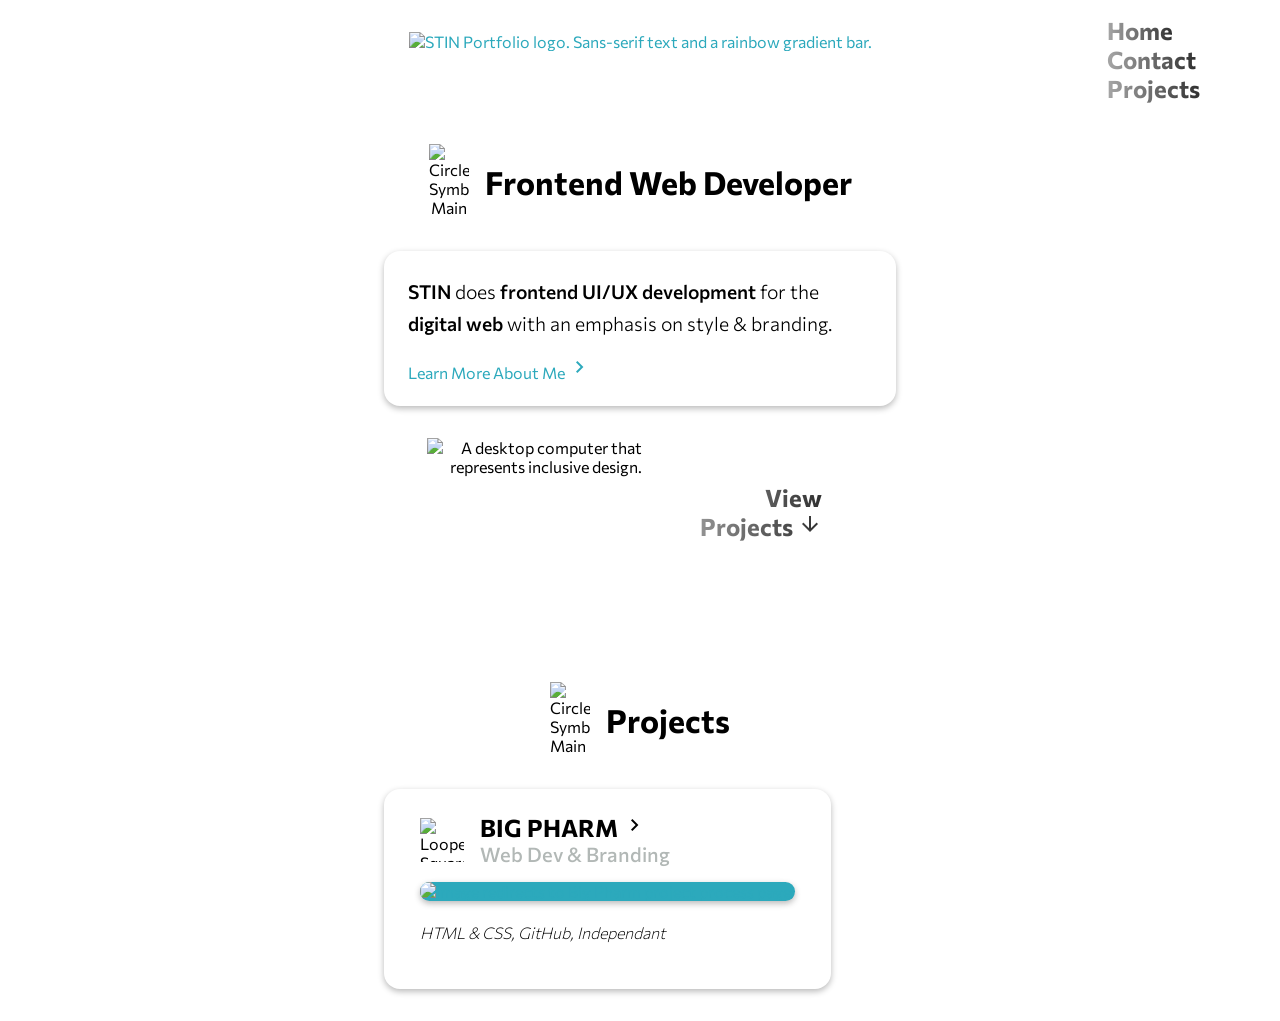
==== index.html @ 5d0f6689 "directory updates" ====
<!DOCTYPE html>
<html lang="en">
<head>
    <title>STIN Portfolio</title>
    <meta charset="UTF-8">
    <meta name="viewport" content="width=device-width, initial-scale=1.0">
    <link rel="stylesheet" href="css/main.css">
    <link rel="stylesheet" href="css/nav-bar.css">

    <!-- Google Font Symbols -->
    <link href="https://fonts.googleapis.com/css2?family=Material+Symbols+Outlined:wght@400&icon_names=arrow_downward,arrow_upward,chevron_right" rel="stylesheet">

</head>

<body>
    <header>
        <div class="nav-wrapper">
            <div class="nav-container"></div>
            
            <a href="index.html">
            <img src="imgs/logo.svg" id="logo" alt="STIN Portfolio logo. Sans-serif text and a rainbow gradient bar." width="250" height="48">
            </a>

            <div class="nav-container">
            <nav class="nav-column">
                <a class="button-nav" href="index.html" title="Home">Home</a>
                <a class="button-nav" href="contact.html" title="Contact">Contact</a>
                <a class="button-nav" href="index.html#projects" title="Projects">Projects</a>
            </nav>
            </div>
        </div>
    </header>

    <section id="home" class="home-main">
        <div class="heading-container">
            <img src="imgs/heading-icon.svg" width="32" height="60" alt="Circle Symbol, Main Header Icon">
            <h1>Frontend Web Developer</h1>
        </div>

        <div class="default-container">
            <p><b>STIN</b> does <b>frontend UI/UX development</b> for the <b>digital web</b> with an emphasis on style & branding.</p>
            <a href="contact.html">
                Learn More About Me <span class="material-symbols-outlined">chevron_right</span>
            </a>
        </div>

        <div class="home-landing">
            <img src="imgs/landing-img.svg" width="270" height="148" alt="A desktop computer that represents inclusive design.">
            <a href="#projects" id="project-redirect">View Projects <span class="material-symbols-outlined">arrow_downward</span></a>
        </div>
    </section>

    <section id="projects" class="projects-main">

        <div class="projects-wrapper">

        <div class="heading-container" id="project-seperator">
            <img src="imgs/heading-icon.svg" width="32" height="60" alt="Circle Symbol, Main Header Icon">
            <h1>Projects</h1>
        </div>
        
        <div class="projects-main-container">
            
            <div class="default-container">
                <div class="thumb-title-container">
                    <img src="imgs/project-icon.svg" width="44" height="44" alt="Looped Square, Gallery Icon">
                    <div class="heading-container">
                        <a href="projects/bigpharm.html"><h1>BIG PHARM <span class="material-symbols-outlined">chevron_right</span></h1></a>
                        <h2>Web Dev & Branding</h2>
                    </div>
                </div>

                <div class="thumb-img-container">
                <a href="projects/bigpharm.html" class="imglink">
                    <img src="imgs/big-pharm-thumb.png" class="img-thumb" alt="Image redirects to Big Pharm project process page." width="1155" height="738">
                </a>
                <div class="text">View Project</div>
                </div>
                <p>HTML & CSS, GitHub, Independant</p>
            </div>
            
            <!-- <div class="default-container">
                <div class="thumb-title-container">
                    <img src="imgs/project-icon.svg" loading="lazy" width="44" height="44" alt="Looped Square, Gallery Icon">
                    <div class="heading-container">
                        <a href="#"><h1>VSO: Ratatouille<span class="material-symbols-outlined">chevron_right</span></h1></a>
                        <h2>Ticket Microsite</h2>
                    </div>
                </div>

                <div class="thumb-img-container">
                <a href="#" class="imglink">
                    <img src="imgs/ratatouille-thumb.png" loading="lazy" class="img-thumb" alt="Image is clickable but does not redirect." width="1155" height="738">
                </a>
                <div class="text">View Project <p>(Display only)</p></div>
                </div>
                <p>HTML & CSS, GitHub, Collaborative</p>
            </div> -->
        </div>
        </div>
    </section>

</body>
</html>
---- css/main.css ----
/* 'Commissioner' - IMPORTED FROM GOOGLE FONTS */
@import url('https://fonts.googleapis.com/css2?family=Commissioner:wght@100..900&display=swap');

/* --------------------------------------------------------- */
/* ----------- DEFAULT STYLING / REUSED ELEMENTS ----------- */
/* --------------------------------------------------------- */

html, body {
    font-family: 'Commissioner', Verdana, sans-serif;
    background-color: #ffffff;
  
    /* Prevent horizontal scrolling */
    max-width: 100%;
    overflow-x: hidden; 
  }

  p {
    color: black;
    font-weight: 300;
    font-size: 1.2rem;
    margin-bottom: 1rem;
    line-height: 2rem;
  }

  b {
    font-weight: 550;
  }

  a {
    text-decoration: none;
    color:#2CA9BC;
    transition:all 0.3s ease-out;
    margin-top: 1rem;
  }

  a:hover, a:focus, a:active {
    font-weight: bold;
    text-decoration: none;
  }

  .default-container {
    padding: 1.5rem;
    border-radius: 1rem;
    text-align: left;
    box-shadow: 0 0.156rem 0.375rem 0 #b9b9b9;
    background-color: white;
  }

  .heading-container img {
    width:2.5rem;
    height:auto;
    margin-right:0.5rem;
  }

  h1 {
    margin: auto 0 auto 0.5rem ;
    padding: 0;
    font-size: 1.5rem;
  }

  h2 {
    font-size: 1.25rem;
    margin: auto 0 auto 0.5rem ;
    color: #303030;
    font-weight: 500;
  }

  ul {
    list-style-type: none;
    margin: 0;
    padding: 0;
    text-align: center;
    font-size: 1.1rem;
    font-weight: 300;
  }

  .anchor {
    margin: 1rem 0;
  }

/* ---------------------------------- */
/* ----------- INDEX PAGE ----------- */
/* ---------------------------------- */

  /* ----------- HOMEPAGE LANDING ----------- */

  .home-main {
    width:100%;
    height:min-content;
    justify-content: center;
    align-items: center;
    text-align: center;
  }

  .home-main .default-container {
    margin: 0 auto;
    inline-size: 40%;
  }

  .heading-container {
    display: flex;
    flex-direction: row;
    margin-bottom: 2rem;
  }

  .home-main .heading-container {
    margin: 2rem auto;
    align-self: center;
    justify-content: center;
  }

  .home-landing {
    display: flex;
    inline-size: min-content;
    overflow-wrap: break-word;
    margin: 2rem auto;
    text-align: right;
  }

  .home-landing a {
    margin: auto 2rem;
    background-image: linear-gradient(90deg, rgba(167,167,167,1) 0%, rgba(48,48,48,1) 25%, rgba(255,0,0,1) 50%, rgba(234,223,107,1) 75%, rgba(0,178,255,1) 100%);
    background-size: 400% 100%;
    background-position: top left;
    background-clip: text;
    -webkit-text-fill-color: transparent;
    text-decoration: none;
    font-weight: bold;
    font-size: 1.5em;

    transition:all 0.3s ease-out;
  }

  .home-landing a:hover, .home-landing a:focus, .home-landing a:active {
    background-size: 200% 100%;
    background-position: top left 100%;
  }

    /* Media Queries */
    @media (max-width: 70rem) {
      .home-main .default-container {
        inline-size: 70%;
      }

      .home-landing {
        flex-direction: column;
        gap:2rem;
        align-items: center;
      }
      }
      
      
  /* ----------- PROJECT GALLERY ----------- */

.projects-main {
  padding:2rem 15vw;
}

.projects-wrapper {
  display: flex;
  flex-direction: column;
}

#project-seperator {
    margin: 2rem auto;
    align-self: center;
    justify-content: center;
}

.projects-main-container {
  display:flex;
  flex-direction: row;
  justify-content: space-between;
  gap:3rem;
  width: 40vw;
  margin: 0 auto;
}

.projects-main-container p {
  font-size: 1rem;
  font-weight: 200;
  font-style: italic;
  margin-top: 1rem;
}

.projects-main-container .default-container {
  padding: 1.5rem 2.25rem;
}

.thumb-title-container {
  display: flex;
  flex-direction: row;
  height:min-content;
}

.thumb-title-container .anchor {
  margin: 0 0.5rem;
}

.thumb-title-container .heading-container {
  display: flex;
  flex-direction: column;
  margin-bottom: 0rem;
}

.thumb-title-container .heading-container h1 {
  font-size: 1.5rem;
}

.thumb-title-container img {
  align-self: center;
  margin-right:0.5rem;
}

.thumb-img-container {
  width:100%;
  height: auto;
  margin-top:1rem;
  align-self: center;
  background-color: #2CA9BC;
  border-radius: 1rem;
  box-shadow: 0 0.156rem 0.375rem 0 #b9b9b9;
  position: relative;
}

.img-thumb {
  width:100%;
  height:100%;
  object-fit:cover;
  border-radius: 1rem;
  margin: 0 auto;
}

/* Image link styling, referenced from Mozilla docs: https://developer.mozilla.org/en-US/docs/Web/CSS/filter */
.imglink {
  transition-duration: 0.5s;
  transition: all 0.25s ease-out;
}

.imglink:hover, .imglink:focus, .imglink:active {
  opacity: 0.4;
}

.text {
  color: white;
  font-size: 1.25rem;
  position: absolute;
  top: 50%;
  left: 50%;
  -webkit-transform: translate(-50%, -50%);
  -ms-transform: translate(-50%, -50%);
  transform: translate(-50%, -50%);
  text-align: center;
  opacity: 0;

  pointer-events: none;
}

.text p {
  color: white;
  margin: 0;
}

.imglink:hover + .text, .imglink:focus + .text, .imglink:active + .text {
  opacity: 1;
}

/* Media Queries */
@media (max-width: 60rem) {
  .projects-main {
    padding:2rem 1vw;
  }

  .projects-main-container {
    flex-direction: column;
    gap:3rem;
    width: 80%;
  }

  .projects-main-container .default-container {
    padding: 1.5rem 1rem;
  }

  .home-main {
    text-align: left;
  }
  }

  @media (max-width: 70rem) {
    .projects-main {
      padding:2rem 0.5vw;
    }
  }

  
  @media (max-width: 30rem) {
    .thumb-title-container {
      flex-direction: column;
    }
  
    .thumb-title-container img {
      margin-right: auto;
      margin-left: 0.5rem;
      margin-bottom: 0.5rem;
    }
  }

/* -------------------------------------------- */
/* ----------- CONTACT & ABOUT PAGE ----------- */
/* -------------------------------------------- */

.contact-main {
  padding:2rem 15vw;
}

.contact-wrapper .default-container {
  inline-size: 80%;
}

.p-bio{
  font-size: 1rem;
}

.contact-content {
  display: flex;
  width: 100%;
  height:90%;

  align-items: center;
  justify-content: center;

  flex-direction: column;
  margin: 0 auto;
}

.content-about {
  display: flex;
  flex-direction: row;
  align-items: center;
  justify-content: center;
  margin-bottom: 2rem;
}

.hellocard-container {
  position: relative;
  text-align: center;
  color: white;
}

.hellocard-container p {
  line-height: 1rem;
}

.centered-bio {
  position: absolute;
  width:90%;
  top: 68%;
  left: 53.5%;
  transform: translate(-50%, -50%);

  line-height: 1rem;
}

.toolbox {
  height: min-content;
  align-items: center;
  justify-content: center;
  text-align: center;
  margin: 0 0 0 2rem;
}

.toolbox h2 {
  margin:0;
  font-weight: bold;
  text-align: center;
}

.toolbox img {
  padding-top: 0.5rem;
}

/* Media Queries */
@media (max-width: 50rem) {
  .content-about {
    flex-direction: column;
  }
  .toolbox {
    height: min-content;
    align-items: center;
    justify-content: center;
    text-align: center;
    margin: 1rem 0;
  }

  .contact-main {
    padding:2rem 2vw;
  }
  }

  @media (max-width: 80rem) {
    .contact-wrapper .default-container {
      inline-size: 100%;
    }
  }

/* ---------------------------------------------- */
/* ----------- BIG PHARM PROCESS PAGE ----------- */
/* ---------------------------------------------- */

.process-main {
  padding:2rem 15vw;
}

/* Project Title Elements */
.project-title-container {
  display: flex;
  flex-direction: row;
  margin-bottom: 2rem;
}

.project-title-container .heading-container {
  flex-direction: column;
}

.heading-container a {
  margin-top:0;
  background-image: linear-gradient(90deg, rgb(0, 0, 0) 0%, rgb(0, 0, 0) 54%, rgba(44,169,188,1) 56%, rgba(44,169,188,1) 100%);
  background-size: 200% 100%;
  background-position: top left;
  background-clip: text;
  -webkit-text-fill-color: transparent;
  text-decoration: none;
}

.heading-container a:hover, .heading-container a:focus, .heading-container a:active {
  background-size: 300% 100%;
  background-position: top left 100%;
  text-decoration: none;
}

.project-title-container .heading-container {
  margin:0;
}

.heading-container h1 {
  font-size: 2rem;
}

.heading-container h2 {
  color: #B2B8B6;
}

.process-main .default-container h1 {
  margin:0;
  padding-bottom: 1rem;
}

.project-title-container img {
  margin-right:0.5rem;
  align-self: center;
}

.process-wrapper h2 {
  padding:0;
  margin: 2.5rem 0 1rem 0;
  color: black;
}

.process-wrapper .default-container {
  margin: 1vw 4vw;
}

.styleguide-container h2 {
  padding:0;
  margin: 1rem 0;
  font-weight: bold;
  font-style: normal;
}

.iteration-container h2 {
  padding:0;
  margin: 1rem 0;
  font-style: italic;
  font-size: 1rem;
}

.img-container img {
  border-style: solid;
  border-width: thin;
  border-color: #D9D9D9;
}

.line-break {
  width: 70%;
  height: 0.1rem;
  background-color: #303030;
  border-radius: 5rem;
  margin-top: 0.5rem;
}

/* Project Overview Display */

.project-overview-wrapper {
  display: flex;
  flex-direction: row;
  gap:1rem;
  width: 100%;
}

.context-wrapper {
  /* width: max-content; */
  flex: 1;
  height: min-content;
  align-self: center;
}

.context-wrapper .anchor a {
  display: flex;
  width: min-content;
  white-space: nowrap;
  text-align: center;
  gap: 0.25rem;
}

/* prover overview information grid */
.info-grid {
  display: grid;
  margin-top: 3rem;
  gap:1rem;
  grid-template-columns: repeat(2, 1fr);
  width: 100%;
  padding: 1.5rem;

  grid-template-areas:
  "time tools"
  "course  role";
}

#timeline {
  grid-area: time;
}

#tools {
  grid-area: tools;
}

#course {
  grid-area: course;
}

#role {
  grid-area: role;
}
/*  */

.project-overview-container {
  flex: 1;
  align-self: center;
}

.project-display {
  width:100%;
  height:min-content;
}

.project-display img {
  width:100%;
  height: auto;
  display: inline;
}

.project-display a {
  display:flex;
  width:min-content;
  white-space: nowrap;
  text-align: center;
}

/* Process Info */

.process-wrapper {
  display: flex;
  flex-direction: column;
  justify-content: center;
  align-items: center;
}


.process-wrapper .heading-container {
  margin-top: auto 3rem;
}

.iteration-container {
  width:100%;
  display: flex;
  flex-direction: row;
  margin: 2rem 0;

  justify-content: center;
  align-items: center;
  text-align: center;
}

.iteration-container img {
  width: 70%;
  height: auto;
}

.iteration-style-container {
  display: flex;
  flex-direction: column;
  width:100%;
  height:min-content;
  padding: 1rem 4rem;
}

.iteration-style-container {
  text-align: center;
  align-self: center;
  margin: 1.5rem 0 0 0;
}

/* Media Queries */

@media (max-width: 40rem) {
  .iteration-container {
    width: 60%;
    flex-direction: column;
    justify-content: center;
    align-items: center;
    text-align: center;
  }

  .project-overview-wrapper {
    flex-direction: column;
  }

  .img-container {
    margin: 0 0 2rem 0;
  }

  .process-main {
    padding: 2rem 1rem;
  }

  .project-display {
    margin:1rem 0;
  }

  .iteration-style-container {
    padding: 1rem 1rem;
  }
}

@media (max-width: 22rem) {
.project-title-container {
  flex-direction: column;
}
}

.styleguide-container {
  display: flex;
  width: 100%;
  
  align-items: center;
  text-align: center;
}

.styleguide-container .img-container {
  width:50%;
}

.styleguide-container .img-container img {
  width:100%;
  height: auto;
}

.styleguide-container .iteration-style-container {
  width:40%;
  height:100%;
  padding:0;
}

.styleguide-container .iteration-style-container .img-container {
  width:100%;
}

#process-arrow {
  width:3rem;
  height:auto;
  margin: 0 2rem;

}
---- css/nav-bar.css ----
* {
    box-sizing: border-box;
    margin: 0rem;
  }

  .nav-wrapper {
    display:flex;
    justify-content: space-between;
    padding: 1rem 0 3rem 0;
  }

  .nav-container {
    height:3rem;
    width:6rem;

    display:flex;
    flex-direction: column;
    gap: 0.2em;
    margin: 0 6%;
  }

  .button-nav {
    background-image: linear-gradient(90deg, rgba(167,167,167,1) 0%, rgba(48,48,48,1) 25%, rgba(255,0,0,1) 50%, rgba(234,223,107,1) 75%, rgba(0,178,255,1) 100%);
    background-size: 400% 100%;
    background-position: top left;
    background-clip: text;
    -webkit-text-fill-color: transparent;
    text-decoration: none;
    font-weight: bold;
    font-size: 1.5em;

    transition:all 0.4s ease-out;
  }

  /* Gradient text hover referenced from stack: https://stackoverflow.com/questions/73330467/how-to-add-transition-animation-to-gradient-text-background-when-hovered */
  .button-nav:hover, .button-nav:focus, .button-nav:active {
    background-size: 200% 100%;
    background-position: top left 100%;
    text-decoration: none;
  }

/* Media Queries */
@media (max-width: 40rem) {
  .nav-wrapper {
    flex-direction: column;
    align-items: center;
  }
  .nav-container {
    height:3rem;
  }

  #logo {
    margin-bottom: 1rem;
  }
}
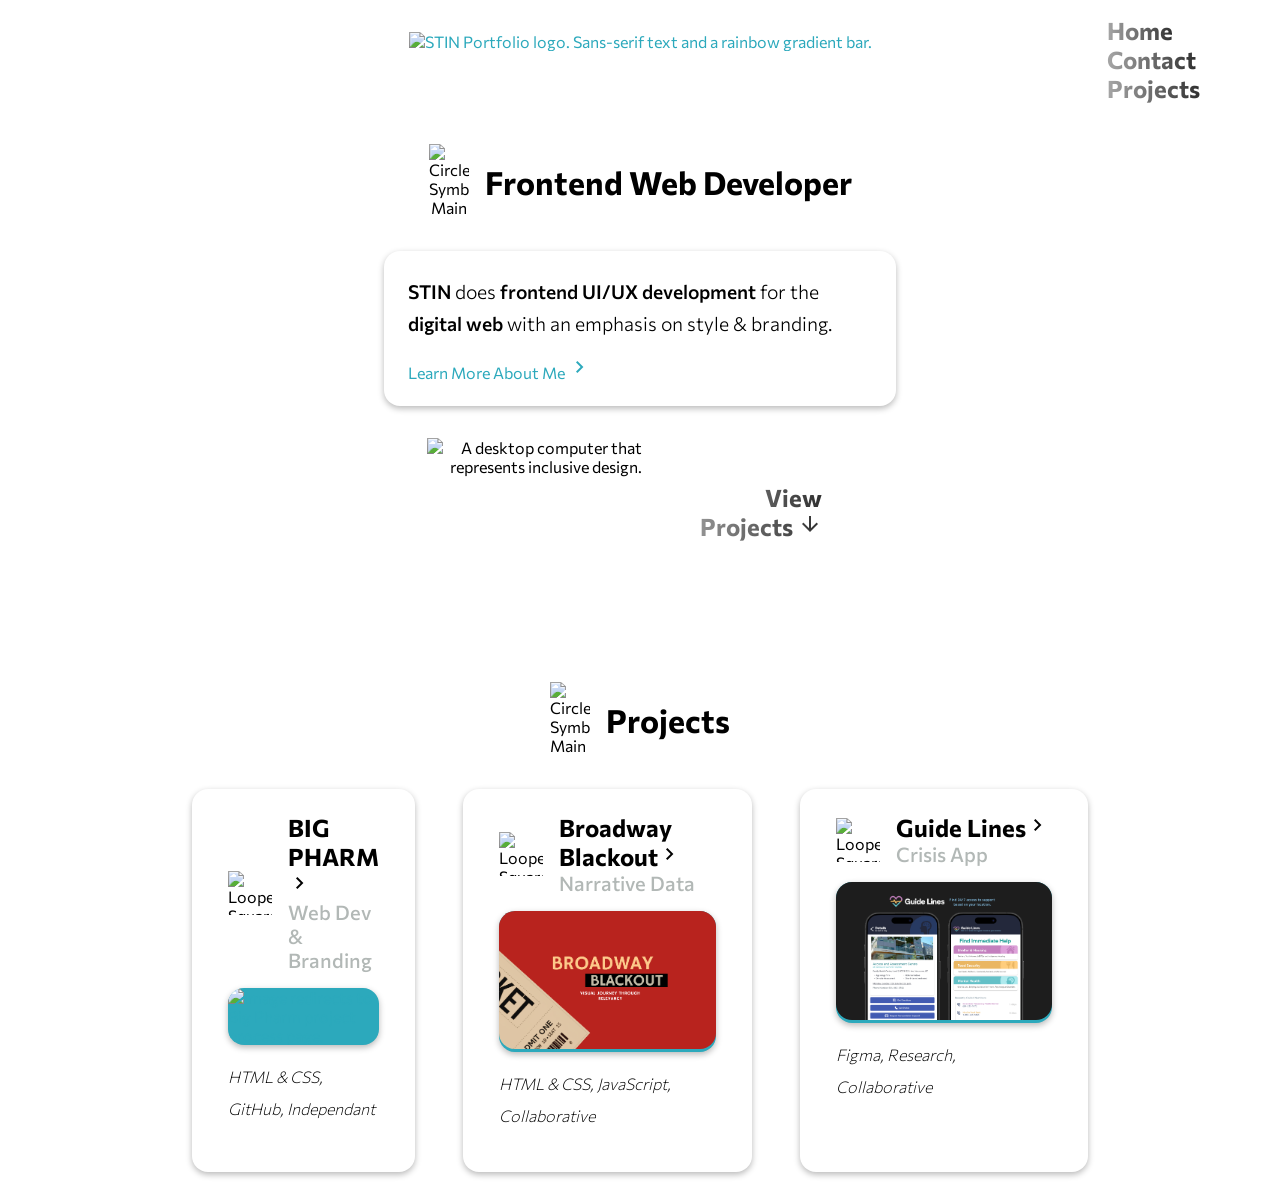
==== commit b21f606a: "Projects Added" ====
--- a/index.html
+++ b/index.html
@@ -60,42 +60,62 @@
         </div>
         
         <div class="projects-main-container">
-            
+            <!-- PROJECT 1 -->
             <div class="default-container">
                 <div class="thumb-title-container">
                     <img src="imgs/project-icon.svg" width="44" height="44" alt="Looped Square, Gallery Icon">
                     <div class="heading-container">
-                        <a href="projects/bigpharm.html"><h1>BIG PHARM <span class="material-symbols-outlined">chevron_right</span></h1></a>
+                        <a href="bigpharm.html"><h1>BIG PHARM <span class="material-symbols-outlined">chevron_right</span></h1></a>
                         <h2>Web Dev & Branding</h2>
                     </div>
                 </div>
 
                 <div class="thumb-img-container">
-                <a href="projects/bigpharm.html" class="imglink">
+                <a href="bigpharm.html" class="imglink">
                     <img src="imgs/big-pharm-thumb.png" class="img-thumb" alt="Image redirects to Big Pharm project process page." width="1155" height="738">
                 </a>
                 <div class="text">View Project</div>
                 </div>
                 <p>HTML & CSS, GitHub, Independant</p>
             </div>
-            
-            <!-- <div class="default-container">
+
+            <!-- PROJECT 2 -->
+            <div class="default-container">
                 <div class="thumb-title-container">
                     <img src="imgs/project-icon.svg" loading="lazy" width="44" height="44" alt="Looped Square, Gallery Icon">
                     <div class="heading-container">
-                        <a href="#"><h1>VSO: Ratatouille<span class="material-symbols-outlined">chevron_right</span></h1></a>
-                        <h2>Ticket Microsite</h2>
+                        <a href="BroadwayBlackout\index.html"><h1>Broadway Blackout<span class="material-symbols-outlined">chevron_right</span></h1></a>
+                        <h2>Narrative Data</h2>
                     </div>
                 </div>
 
                 <div class="thumb-img-container">
-                <a href="#" class="imglink">
-                    <img src="imgs/ratatouille-thumb.png" loading="lazy" class="img-thumb" alt="Image is clickable but does not redirect." width="1155" height="738">
+                <a href="BroadwayBlackout\index.html" class="imglink">
+                    <img src="imgs/broadway-blackout-thumb.png" loading="lazy" class="img-thumb" alt="Image is clickable but does not redirect." width="1155" height="738">
                 </a>
-                <div class="text">View Project <p>(Display only)</p></div>
+                <div class="text">Live Website</div>
                 </div>
-                <p>HTML & CSS, GitHub, Collaborative</p>
-            </div> -->
+                <p>HTML & CSS, JavaScript, Collaborative</p>
+            </div>
+
+            <!-- PROJECT 3 -->
+            <div class="default-container">
+                <div class="thumb-title-container">
+                    <img src="imgs/project-icon.svg" loading="lazy" width="44" height="44" alt="Looped Square, Gallery Icon">
+                    <div class="heading-container">
+                        <a href="guidelines.html"><h1>Guide Lines<span class="material-symbols-outlined">chevron_right</span></h1></a>
+                        <h2>Crisis App</h2>
+                    </div>
+                </div>
+
+                <div class="thumb-img-container">
+                <a href="guidelines.html" class="imglink">
+                    <img src="imgs/guide-lines-thumb.png" loading="lazy" class="img-thumb" alt="Image is clickable but does not redirect." width="1155" height="738">
+                </a>
+                <div class="text">View Project</div>
+                </div>
+                <p>Figma, Research, Collaborative</p>
+            </div>
         </div>
         </div>
     </section>
--- a/css/main.css
+++ b/css/main.css
@@ -172,7 +172,7 @@
   flex-direction: row;
   justify-content: space-between;
   gap:3rem;
-  width: 40vw;
+  width: 100%;
   margin: 0 auto;
 }
 
@@ -622,7 +622,7 @@
 
 /* Media Queries */
 
-@media (max-width: 40rem) {
+@media (max-width: 55rem) {
   .iteration-container {
     width: 60%;
     flex-direction: column;
